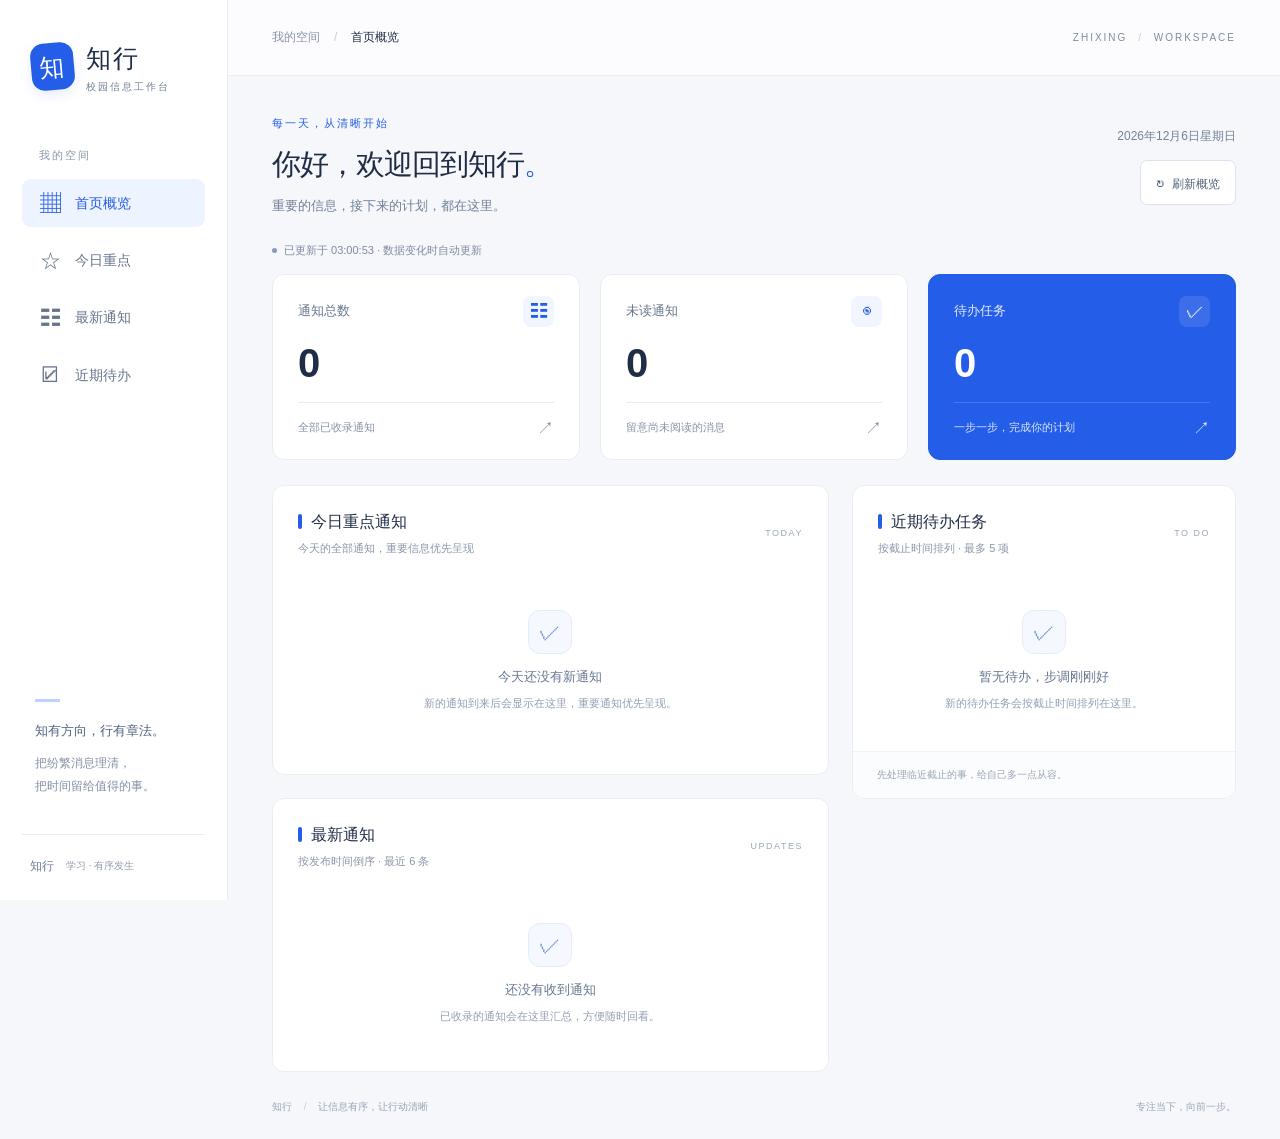
==== index.html @ 07c2b43f "feat: add homepage dashboard" ====
<!doctype html>
<html lang="zh-CN">
<head>
  <meta charset="utf-8">
  <meta name="viewport" content="width=device-width, initial-scale=1, viewport-fit=cover">
  <meta name="theme-color" content="#245de8">
  <meta name="description" content="知行，让班级通知与学习待办清晰有序。">
  <title>首页 · 知行</title>
  <link rel="stylesheet" href="./css/home.css">
  <script type="module" src="./js/home.js"></script>
</head>
<body>
  <a class="skip-link" href="#main">跳转到主要内容</a>
  <aside class="sidebar" aria-label="工作台导航">
    <a class="brand" href="#overview" aria-label="知行首页"><span class="brand-mark" aria-hidden="true">知</span><span>知行<small>校园信息工作台</small></span></a>
    <p class="nav-label">我的空间</p>
    <nav class="navigation" aria-label="首页分区">
      <a href="#overview" aria-current="location"><span aria-hidden="true">▦</span>首页概览</a>
      <a href="#highlights"><span aria-hidden="true">☆</span>今日重点</a>
      <a href="#notifications"><span aria-hidden="true">☷</span>最新通知</a>
      <a href="#tasks"><span aria-hidden="true">☑</span>近期待办</a>
    </nav>
    <div class="sidebar-note"><span class="note-line"></span><strong>知有方向，行有章法。</strong><p>把纷繁消息理清，<br>把时间留给值得的事。</p></div>
    <div class="sidebar-footer"><span class="mini-mark">知行</span><span>学习 · 有序发生</span></div>
  </aside>

  <div class="workspace" id="overview">
    <header class="topbar"><div><span class="breadcrumb">我的空间</span><span class="slash">/</span><span>首页概览</span></div><span class="topbar-caption">ZHIXING <span> / </span> WORKSPACE</span></header>
    <main id="main">
      <section class="welcome" aria-labelledby="welcome-title">
        <div><p class="eyebrow">每一天，从清晰开始</p><h1 id="welcome-title">你好，欢迎回到知行<span class="hello-dot">。</span></h1><p class="welcome-copy">重要的信息，接下来的计划，都在这里。</p></div>
        <div class="welcome-actions"><time id="today-date"></time><button class="button" id="refresh" type="button"><span aria-hidden="true">↻</span> 刷新概览</button></div>
      </section>

      <div class="global-status"><span class="status-dot" aria-hidden="true"></span><p id="sync-status" role="status" aria-live="polite">正在读取概览…</p></div>
      <p id="subscription-error" class="error-banner" role="alert" hidden></p>
      <noscript><p class="error-banner">请启用 JavaScript 以读取通知和待办任务。</p></noscript>

      <section class="stats" aria-label="数据概览">
        <a class="stat-card" href="#notifications"><div class="stat-top"><span>通知总数</span><span class="stat-icon" aria-hidden="true">☷</span></div><strong id="notification-count">—</strong><span class="stat-bottom">全部已收录通知 <span aria-hidden="true">↗</span></span></a>
        <a class="stat-card" href="#notifications"><div class="stat-top"><span>未读通知</span><span class="stat-icon" aria-hidden="true">◉</span></div><strong id="unread-count">—</strong><span class="stat-bottom">留意尚未阅读的消息 <span aria-hidden="true">↗</span></span></a>
        <a class="stat-card stat-primary" href="#tasks"><div class="stat-top"><span>待办任务</span><span class="stat-icon" aria-hidden="true">✓</span></div><strong id="pending-count">—</strong><span class="stat-bottom">一步一步，完成你的计划 <span aria-hidden="true">↗</span></span></a>
      </section>
      <p id="stats-error" class="error-banner" role="alert" hidden></p>

      <div class="dashboard-grid">
        <section class="panel highlights-panel" id="highlights" aria-labelledby="highlights-title"><header class="panel-heading"><div><div class="heading-line"><span class="section-marker" aria-hidden="true"></span><h2 id="highlights-title">今日重点通知</h2></div><p>今天的全部通知，重要信息优先呈现</p></div><span class="panel-label">TODAY</span></header><div id="highlight-list" class="highlight-list"><p class="loading">正在读取今日通知…</p></div></section>

        <section class="panel tasks-panel" id="tasks" aria-labelledby="tasks-title"><header class="panel-heading"><div><div class="heading-line"><span class="section-marker" aria-hidden="true"></span><h2 id="tasks-title">近期待办任务</h2></div><p>按截止时间排列 · 最多 5 项</p></div><span class="panel-label">TO DO</span></header><div id="task-list" class="task-list"><p class="loading">正在读取待办任务…</p></div><footer class="panel-footer">先处理临近截止的事，给自己多一点从容。</footer></section>

        <section class="panel notifications-panel" id="notifications" aria-labelledby="notifications-title"><header class="panel-heading"><div><div class="heading-line"><span class="section-marker" aria-hidden="true"></span><h2 id="notifications-title">最新通知</h2></div><p>按发布时间倒序 · 最近 6 条</p></div><span class="panel-label">UPDATES</span></header><div id="notification-list" class="notification-list"><p class="loading">正在读取最新通知…</p></div></section>
      </div>
      <section class="panel mobile-profile" id="profile" aria-labelledby="profile-title">
        <header class="panel-heading"><div class="heading-line"><span class="section-marker" aria-hidden="true"></span><h2 id="profile-title">我的</h2></div></header>
        <p>个人中心尚未接入，账号与个人设置将在后续阶段提供。</p>
      </section>
      <footer class="page-footer"><span>知行 <span class="footer-divider">/</span> 让信息有序，让行动清晰</span><span>专注当下，向前一步。</span></footer>
    </main>
  </div>
  <nav class="navigation mobile-navigation" aria-label="手机主导航">
    <a href="#overview" aria-current="location"><span aria-hidden="true">▦</span>首页</a>
    <a href="#notifications"><span aria-hidden="true">☷</span>通知</a>
    <a class="mobile-task-link" href="#tasks"><span aria-hidden="true"><svg class="task-nav-icon" width="19" height="19" viewBox="0 0 24 24" fill="none" stroke="currentColor" stroke-width="1.8" stroke-linecap="round" stroke-linejoin="round" focusable="false"><rect x="3" y="3" width="18" height="18" rx="3"/><path d="m7.5 12 3 3 6-6"/></svg></span>任务</a>
    <a href="#profile"><span aria-hidden="true">◎</span>我的</a>
  </nav>
</body>
</html>
---- css/home.css ----
:root {
  font-family:Inter,"Segoe UI","PingFang SC","Microsoft YaHei",sans-serif;
  color:#202d46;
  background:#f5f7fb;
  font-synthesis:none;
  --blue:#245de8;
  --muted:#718097;
  --line:#e9edf4
}

* {
  box-sizing:border-box
}

html {
  scroll-behavior:smooth;
  scroll-padding-top:24px
}

body {
  margin:0;
  font-size:14px;
  line-height:1.6
}

a {
  color:inherit;
  text-decoration:none
}

button {
  font:inherit
}

button,a,summary {
  -webkit-tap-highlight-color:transparent
}

button,summary {
  cursor:pointer
}

a:focus-visible,button:focus-visible,summary:focus-visible {
  outline:3px solid #83a8ff;
  outline-offset:5px
}

button:disabled {
  cursor:wait
}

h1,h2,h3,p {
  margin:0
}

[hidden] {
  display:none!important
}

.skip-link {
  position:fixed;
  left:20px;
  top:-100px;
  z-index:20;
  padding:12px;
  background:#fff
}

.skip-link:focus {
  top:12px
}

.sidebar {
  width:228px;
  position:fixed;
  inset:0 auto 0 0;
  background:#fff;
  border-right:1px solid var(--line);
  display:flex;
  flex-direction:column;
  padding:38px 22px 24px
}

.brand {
  display:flex;
  align-items:center;
  gap:12px;
  padding-left:9px;
  font-size:25px;
  font-weight:750;
  letter-spacing:2px
}

.brand-mark {
  display:grid;
  place-items:center;
  background:var(--blue);
  color:#fff;
  border-radius:13px;
  width:43px;
  height:47px;
  font-size:25px;
  box-shadow:0 5px 12px #245de81a;
  transform:rotate(-5deg)
}

.brand small {
  display:block;
  font-size:10px;
  color:var(--muted);
  font-weight:400;
  letter-spacing:2px;
  margin-top:1px
}

.nav-label {
  color:#8994a7;
  font-size:11px;
  letter-spacing:2px;
  padding:0 17px;
  margin:52px 0 14px
}

.navigation {
  display:grid;
  gap:9px
}

.navigation a {
  display:flex;
  align-items:center;
  gap:14px;
  padding:13px 17px;
  color:#67758c;
  border-radius:9px;
  font-weight:500
}

.navigation a>span {
  font-size:21px;
  width:22px;
  text-align:center;
  line-height:1
}

.navigation a:hover {
  background:#f5f7fc;
  color:var(--blue)
}

.navigation a[aria-current] {
  background:#edf3ff;
  color:var(--blue);
  font-weight:650
}

.sidebar-note {
  margin:auto 13px 36px;
  padding-top:60px;
  color:#8490a4;
  font-size:12px
}

.note-line {
  display:block;
  width:25px;
  height:3px;
  background:#bed1ff;
  margin-bottom:19px
}

.sidebar-note strong {
  font-size:13px;
  font-weight:500;
  color:#51627e
}

.sidebar-note p {
  margin-top:10px;
  line-height:1.9
}

.sidebar-footer {
  border-top:1px solid var(--line);
  padding:22px 8px 0;
  font-size:10px;
  display:flex;
  align-items:center;
  gap:12px;
  color:#929bad
}

.mini-mark {
  font-weight:700;
  color:#6b7d9c;
  font-size:12px
}

.workspace {
  margin-left:228px
}

.topbar {
  height:76px;
  display:flex;
  justify-content:space-between;
  align-items:center;
  border-bottom:1px solid var(--line);
  padding:0 44px;
  background:#ffffffb3;
  font-size:12px
}

.breadcrumb {
  color:#8994a6
}

.slash {
  margin:0 14px;
  color:#c3cbd8
}

.topbar-caption {
  font-size:10px;
  letter-spacing:2px;
  color:#7e8da4
}

.topbar-caption span {
  color:#c0cadb;
  margin:0 6px
}

main {
  max-width:1450px;
  padding:39px 44px 0;
  margin:auto
}

.welcome {
  display:flex;
  justify-content:space-between;
  align-items:center;
  gap:24px
}

.eyebrow {
  font-size:11px;
  color:var(--blue);
  letter-spacing:2px;
  font-weight:600;
  margin-bottom:10px
}

h1 {
  font-size:clamp(25px,2.3vw,34px);
  font-weight:650;
  letter-spacing:-1px;
  line-height:1.4
}

.hello-dot {
  color:var(--blue)
}

.welcome-copy {
  color:var(--muted);
  font-size:13px;
  margin-top:12px
}

.welcome-actions {
  display:flex;
  align-items:flex-end;
  flex-direction:column;
  gap:14px;
  flex-shrink:0
}

.welcome-actions time {
  font-size:12px;
  color:#74829a
}

.button {
  border:1px solid #dce3ef;
  border-radius:7px;
  padding:8px 15px;
  background:white;
  color:#52627c;
  font-size:12px;
  transition:background .15s
}

.button:hover {
  background:#edf3ff;
  border-color:#b7cdfd;
  color:var(--blue)
}

.button span {
  font-size:17px;
  margin-right:4px
}

.global-status {
  display:flex;
  gap:7px;
  align-items:center;
  margin:25px 0 14px;
  color:#7f8ba0;
  font-size:11px;
  min-height:18px
}

.status-dot {
  width:5px;
  height:5px;
  border-radius:50%;
  background:#859bb9;
  flex-shrink:0
}

.stats {
  display:grid;
  grid-template-columns:repeat(3,minmax(0,1fr));
  gap:20px
}

.stat-card {
  background:#fff;
  border:1px solid var(--line);
  border-radius:12px;
  padding:21px 25px 17px;
  transition:transform .15s,box-shadow .15s;
  min-width:0
}

.stat-card:hover {
  transform:translateY(-2px);
  box-shadow:0 5px 15px #233f7010
}

.stat-top {
  display:flex;
  justify-content:space-between;
  align-items:center;
  font-size:13px;
  color:#66768d
}

.stat-icon {
  height:31px;
  width:31px;
  border-radius:8px;
  background:#f0f5ff;
  color:var(--blue);
  display:grid;
  place-items:center;
  font-size:18px
}

.stat-card strong {
  display:block;
  font-size:40px;
  font-weight:600;
  letter-spacing:-1px;
  line-height:1.3;
  margin:10px 0 13px;
  font-variant-numeric:tabular-nums;
  overflow-wrap:anywhere
}

.stat-bottom {
  border-top:1px solid var(--line);
  padding-top:12px;
  font-size:11px;
  color:#8894a6;
  display:flex;
  align-items:center;
  justify-content:space-between;
  gap:8px
}

.stat-bottom>span {
  font-size:17px
}

.stat-primary {
  background:var(--blue);
  border-color:var(--blue);
  color:#fff
}

.stat-primary .stat-top {
  color:#e2ebff
}

.stat-primary .stat-icon {
  background:#ffffff1c;
  color:#fff
}

.stat-primary .stat-bottom {
  border-color:#ffffff29;
  color:#dae6ff
}

.dashboard-grid {
  display:grid;
  grid-template-columns:minmax(0,1.45fr) minmax(300px,1fr);
  gap:23px;
  margin-top:25px;
  align-items:start
}

.panel {
  background:#fff;
  border:1px solid var(--line);
  border-radius:12px;
  min-width:0;
  overflow:hidden;
  scroll-margin-top:24px
}

.panel-heading {
  padding:23px 25px 20px;
  display:flex;
  justify-content:space-between;
  align-items:center;
  gap:14px
}

.heading-line {
  display:flex;
  align-items:center;
  gap:9px
}

.section-marker {
  width:4px;
  height:15px;
  background:var(--blue);
  border-radius:2px
}

h2 {
  font-size:16px;
  font-weight:650
}

.panel-heading p {
  font-size:11px;
  color:#8b96a8;
  margin-top:6px
}

.panel-label {
  font-size:9px;
  letter-spacing:1.5px;
  color:#9aa7ba;
  flex-shrink:0
}

.tasks-panel {
  grid-column:2;
  grid-row:1 / span 2
}

.notifications-panel {
  grid-column:1
}

.highlight-list {
  padding:0 25px 23px;
  display:grid;
  gap:12px;
  max-height:550px;
  overflow-y:auto
}

.notice {
  min-width:0
}

.highlight-notice {
  padding:17px 18px;
  border:1px solid #e4ebf8;
  border-radius:8px;
  background:#f8faff
}

.highlight-notice.important {
  border-left:3px solid var(--blue);
  padding-left:16px
}

.notice-meta {
  display:flex;
  align-items:center;
  gap:8px;
  color:#8490a2;
  font-size:11px;
  flex-wrap:wrap;
  overflow-wrap:anywhere
}

.notice-meta time {
  margin-left:auto;
  font-variant-numeric:tabular-nums
}

.tag {
  display:inline-block;
  background:#edf3ff;
  color:#4c71b7;
  border-radius:4px;
  padding:1px 7px;
  font-size:10px
}

.tag-important {
  background:#e5edff;
  color:#245de8
}

.unread {
  color:var(--blue);
  font-size:10px;
  display:inline-flex;
  align-items:center;
  gap:4px
}

.unread:before {
  content:"";
  width:4px;
  height:4px;
  background:currentColor;
  border-radius:50%
}

.notice h3 {
  font-size:14px;
  font-weight:550;
  color:#34415a;
  margin:10px 0 6px;
  overflow-wrap:anywhere;
  white-space:pre-wrap
}

.notice-source {
  font-size:11px;
  color:#8893a6;
  overflow-wrap:anywhere
}

.notice details {
  margin-top:10px;
  font-size:12px;
  color:#60718b
}

.notice summary {
  width:fit-content;
  color:#6b83ab;
  font-size:11px;
  list-style-position:inside
}

.original {
  white-space:pre-wrap;
  overflow-wrap:anywhere;
  line-height:1.9;
  margin-top:10px;
  padding:12px;
  background:#f0f4fa;
  border-radius:6px;
  color:#465670
}

.notification-list {
  padding:0 25px 8px
}

.latest-notice {
  padding:17px 0;
  border-top:1px solid #eef1f6
}

.latest-notice:first-child {
  padding-top:3px;
  border-top:0
}

.latest-notice h3 {
  margin-top:8px
}

.task-list {
  padding:0 24px
}

.task-item {
  display:flex;
  gap:13px;
  padding:19px 0;
  border-top:1px solid var(--line)
}

.task-item:first-child {
  border-top:0;
  padding-top:6px
}

.task-index {
  flex-shrink:0;
  color:#9ba9bf;
  font-size:11px;
  font-variant-numeric:tabular-nums;
  padding-top:3px
}

.task-body {
  min-width:0;
  flex:1
}

.task-body h3 {
  font-size:13px;
  font-weight:550;
  overflow-wrap:anywhere;
  white-space:pre-wrap
}

.task-course {
  color:#8b97a9;
  font-size:11px;
  margin:5px 0 9px;
  overflow-wrap:anywhere
}

.deadline {
  font-size:10px;
  color:#72839b;
  border:1px solid #e6ebf2;
  border-radius:4px;
  padding:3px 7px;
  display:inline-block;
  overflow-wrap:anywhere
}

.deadline.overdue {
  color:#b76348;
  background:#fff5f0;
  border-color:#f7e8df
}

.deadline.due-today {
  color:#245de8;
  background:#eff4ff;
  border-color:#e3ebff
}

.task-content {
  margin-top:8px;
  color:#7a889f;
  font-size:12px;
  white-space:pre-wrap;
  overflow-wrap:anywhere
}

.panel-footer {
  background:#fbfcfe;
  border-top:1px solid #f0f3f8;
  color:#9aa5b5;
  font-size:10px;
  padding:15px 24px
}

.empty-state {
  text-align:center;
  padding:32px 14px 37px
}

.empty-symbol {
  display:grid;
  place-items:center;
  margin:0 auto 13px;
  width:44px;
  height:44px;
  border:1px solid #e5ecf9;
  border-radius:12px;
  color:#7896ce;
  font-size:22px;
  background:#f5f8ff
}

.empty-state h3 {
  font-size:13px;
  font-weight:500;
  color:#667791
}

.empty-state p {
  font-size:11px;
  color:#929fb2;
  line-height:1.8;
  margin:6px auto 0;
  max-width:260px
}

.error-state {
  padding:22px 12px 26px
}

.error-state h3 {
  color:#a35542
}

.error-state p {
  color:#926b60
}

.error-banner {
  margin:12px 0;
  padding:10px 14px;
  border:1px solid #f0dace;
  background:#fff6f1;
  color:#9e5942;
  border-radius:7px;
  font-size:12px
}

.loading {
  padding:28px;
  color:#92a0b5;
  font-size:12px;
  text-align:center
}

.page-footer {
  display:flex;
  justify-content:space-between;
  gap:16px;
  color:#9aa5b8;
  font-size:10px;
  padding:27px 0 24px
}

.footer-divider {
  color:#c5cedd;
  margin:0 9px
}

.mobile-navigation,.mobile-profile {
  display:none
}

@media(min-width:1550px) {
  main {
    padding-top:48px
  }
  .dashboard-grid {
    gap:25px
  }
  .panel-heading {
    padding-top:26px
  }
  .stat-card {
    padding-top:25px;
    padding-bottom:21px
  }
}

@media(max-width:1150px) {
  .sidebar {
    width:196px;
    padding-left:14px;
    padding-right:14px
  }
  .workspace {
    margin-left:196px
  }
  main {
    padding:30px 26px 0
  }
  .topbar {
    padding:0 26px
  }
  .dashboard-grid {
    grid-template-columns:minmax(0,1.2fr) minmax(275px,1fr);
    gap:18px
  }
  .stats {
    gap:14px
  }
  .stat-card {
    padding:18px
  }
  .panel-heading {
    padding:20px
  }
  .highlight-list {
    padding:0 20px 20px
  }
  .notification-list {
    padding:0 20px 8px
  }
  .panel-label {
    display:none
  }
}

@media(max-width:900px) {
  .sidebar {
    width:170px;
    padding:28px 12px 20px
  }
  .workspace {
    margin-left:170px
  }
  .brand {
    font-size:22px;
    gap:9px;
    padding-left:4px
  }
  .brand small {
    font-size:8px;
    letter-spacing:1px
  }
  .brand-mark {
    width:35px;
    height:40px;
    font-size:22px
  }
  .navigation a {
    padding:12px;
    font-size:12px;
    gap:10px
  }
  .nav-label {
    padding-left:12px
  }
  .sidebar-footer {
    gap:6px
  }
  .topbar-caption {
    display:none
  }
  .welcome {
    align-items:flex-start
  }
  .welcome-actions time {
    font-size:10px
  }
  .welcome-copy {
    font-size:12px
  }
  .dashboard-grid {
    grid-template-columns:repeat(2,minmax(0,1fr))
  }
  .stat-card {
    padding:14px
  }
  .stat-top {
    font-size:11px
  }
  .stat-icon {
    width:24px;
    height:24px;
    font-size:15px
  }
  .stat-bottom {
    font-size:10px
  }
  .stat-card strong {
    font-size:34px
  }
  .page-footer>span:last-child {
    display:none
  }
  .panel-label {
    display:none
  }
}

/* 手机统一在 768px 切换；布局切换仅由 CSS 控制。 */
@media(max-width:768px) {
  html {
    scroll-padding-top:20px;
    scroll-padding-bottom:calc(85px + env(safe-area-inset-bottom,0px))
  }
  .sidebar {
    display:none
  }
  .mobile-navigation {
    position:fixed;
    inset:auto 0 0;
    background:#fffffff5;
    border-top:1px solid var(--line);
    z-index:10;
    padding:0 env(safe-area-inset-right,0px) env(safe-area-inset-bottom,0px) env(safe-area-inset-left,0px);
    display:grid;
    grid-template-columns:repeat(4,minmax(0,1fr));
    gap:0;
    min-height:calc(65px + env(safe-area-inset-bottom,0px))
  }
  .mobile-navigation a {
    flex-direction:column;
    gap:5px;
    justify-content:center;
    min-width:0;
    min-height:64px;
    font-size:12px;
    padding:8px 3px;
    border-radius:0
  }
  .mobile-navigation a>span {
    font-size:19px
  }
  .mobile-navigation .task-nav-icon {
    display:block;
    width:19px;
    height:19px;
    margin:0 auto;
    color:#20A66A
  }
  .mobile-navigation .mobile-task-link[aria-current] {
    color:#20A66A;
    background:#E8F7EE
  }
  .workspace {
    margin-left:0;
    min-width:0;
    padding-bottom:calc(81px + env(safe-area-inset-bottom,0px));
    padding-left:env(safe-area-inset-left,0px);
    padding-right:env(safe-area-inset-right,0px);
    overflow-wrap:anywhere
  }
  .topbar {
    height:55px;
    padding:0 20px;
    font-size:11px
  }
  .topbar-caption {
    display:none
  }
  main {
    padding:25px 18px 0
  }
  .welcome {
    display:block
  }
  h1 {
    font-size:clamp(23px,5vw,28px)
  }
  .welcome-actions {
    flex-direction:row;
    justify-content:space-between;
    align-items:center;
    flex-wrap:wrap;
    gap:10px;
    margin-top:20px
  }
  .welcome-actions time {
    font-size:11px
  }
  .button {
    min-width:44px;
    min-height:44px;
    padding:8px 14px;
    font-size:13px
  }
  .notice summary {
    min-height:44px;
    max-width:100%;
    padding:12px 4px;
    font-size:13px
  }
  .global-status {
    margin-top:19px
  }
  .stats {
    gap:8px
  }
  .stat-card {
    padding:12px 11px;
    border-radius:9px
  }
  .stat-icon {
    display:none
  }
  .stat-card strong {
    font-size:30px;
    margin:10px 0
  }
  .stat-bottom {
    padding-top:9px;
    line-height:1.6;
    align-items:flex-start
  }
  .stat-bottom>span {
    display:none
  }
  .dashboard-grid {
    grid-template-columns:minmax(0,1fr);
    margin-top:18px;
    gap:18px
  }
  .tasks-panel,.notifications-panel {
    grid-column:1;
    grid-row:auto
  }
  .panel-heading {
    padding:20px 18px 18px
  }
  .panel-heading p {
    font-size:12px
  }
  h2 {
    font-size:15px
  }
  .highlight-list {
    padding:0 16px 18px;
    max-height:none;
    overflow-y:visible
  }
  .highlight-notice {
    padding:14px
  }
  .highlight-notice.important {
    padding-left:12px
  }
  .notification-list {
    padding:0 18px 8px
  }
  .task-list {
    padding:0 18px
  }
  .notice h3,.task-body h3 {
    font-size:15px
  }
  .notice-source,.task-course,.deadline,.empty-state p {
    font-size:12px
  }
  .original,.task-content {
    font-size:14px
  }
  .mobile-profile {
    display:block;
    margin-top:18px
  }
  .mobile-profile>p {
    padding:0 18px 20px;
    color:var(--muted);
    font-size:13px
  }
  .page-footer {
    padding:23px 0;
    font-size:10px
  }
  .empty-state {
    padding:27px 10px 31px
  }
}

@media(max-width:360px) {
  main {
    padding-right:12px;
    padding-left:12px
  }
  .stats {
    gap:6px
  }
  .stat-card {
    padding:12px 9px
  }
  .stat-card strong {
    font-size:27px
  }
}

@media(prefers-reduced-motion:reduce) {
  html {
    scroll-behavior:auto
  }
  * {
    transition:none!important
  }
}
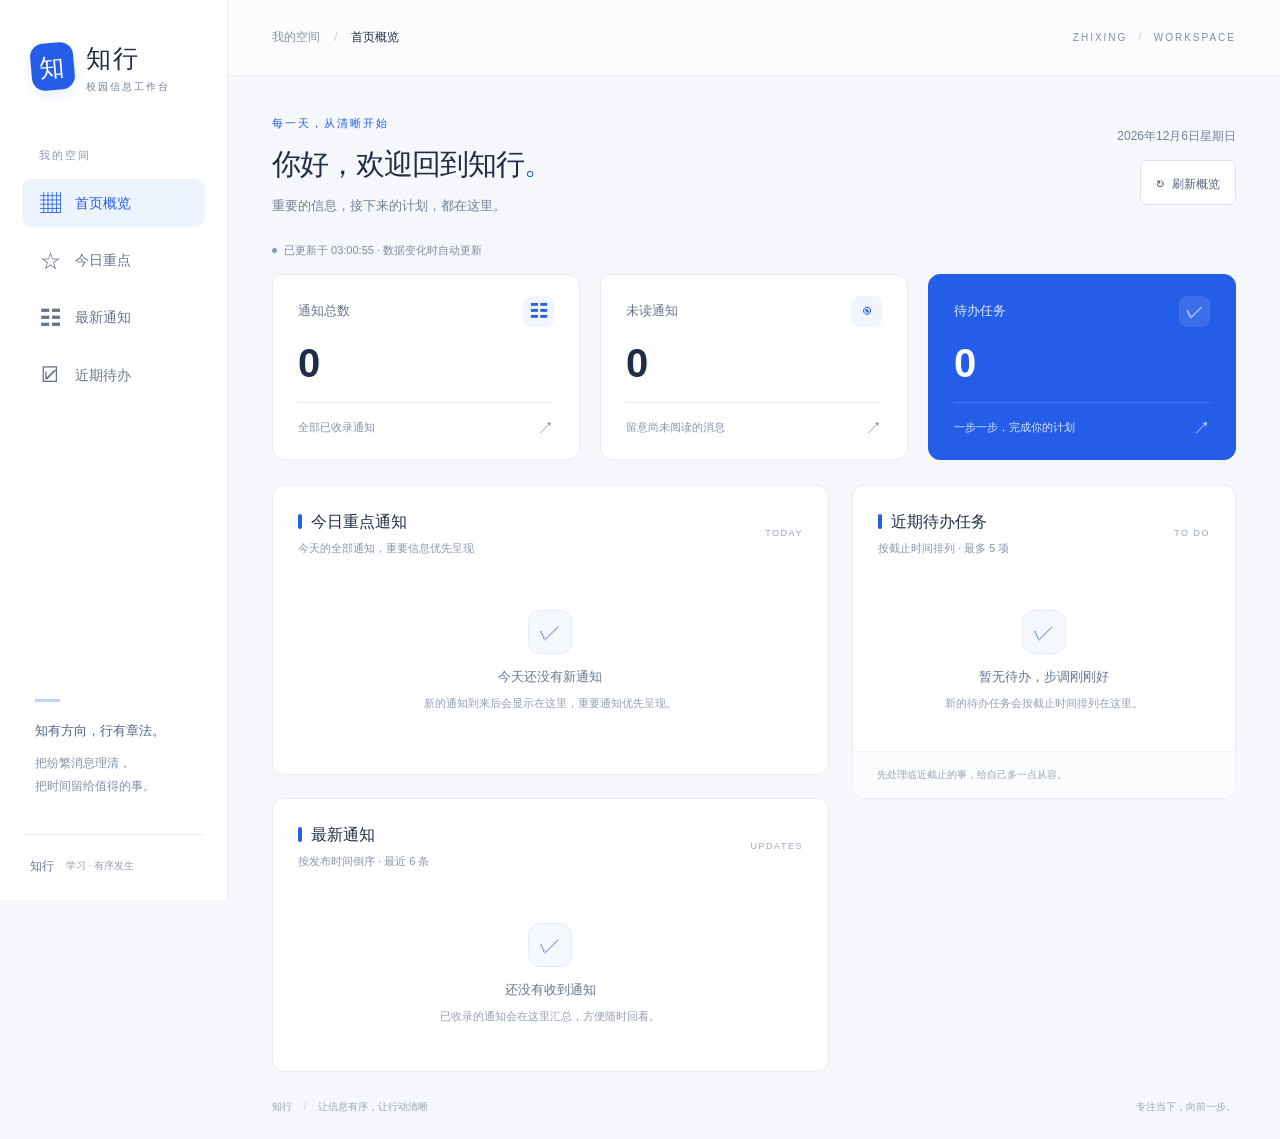
==== commit d8c1c3be: "更新知行项目页面及功能" ====
--- a/index.html
+++ b/index.html
@@ -17,8 +17,8 @@
     <nav class="navigation" aria-label="首页分区">
       <a href="#overview" aria-current="location"><span aria-hidden="true">▦</span>首页概览</a>
       <a href="#highlights"><span aria-hidden="true">☆</span>今日重点</a>
-      <a href="#notifications"><span aria-hidden="true">☷</span>最新通知</a>
-      <a href="#tasks"><span aria-hidden="true">☑</span>近期待办</a>
+      <a href="./notification.html"><span aria-hidden="true">☷</span>最新通知</a>
+      <a href="./task.html"><span aria-hidden="true">☑</span>近期待办</a>
     </nav>
     <div class="sidebar-note"><span class="note-line"></span><strong>知有方向，行有章法。</strong><p>把纷繁消息理清，<br>把时间留给值得的事。</p></div>
     <div class="sidebar-footer"><span class="mini-mark">知行</span><span>学习 · 有序发生</span></div>
@@ -37,9 +37,9 @@
       <noscript><p class="error-banner">请启用 JavaScript 以读取通知和待办任务。</p></noscript>
 
       <section class="stats" aria-label="数据概览">
-        <a class="stat-card" href="#notifications"><div class="stat-top"><span>通知总数</span><span class="stat-icon" aria-hidden="true">☷</span></div><strong id="notification-count">—</strong><span class="stat-bottom">全部已收录通知 <span aria-hidden="true">↗</span></span></a>
-        <a class="stat-card" href="#notifications"><div class="stat-top"><span>未读通知</span><span class="stat-icon" aria-hidden="true">◉</span></div><strong id="unread-count">—</strong><span class="stat-bottom">留意尚未阅读的消息 <span aria-hidden="true">↗</span></span></a>
-        <a class="stat-card stat-primary" href="#tasks"><div class="stat-top"><span>待办任务</span><span class="stat-icon" aria-hidden="true">✓</span></div><strong id="pending-count">—</strong><span class="stat-bottom">一步一步，完成你的计划 <span aria-hidden="true">↗</span></span></a>
+        <a class="stat-card" href="./notification.html"><div class="stat-top"><span>通知总数</span><span class="stat-icon" aria-hidden="true">☷</span></div><strong id="notification-count">—</strong><span class="stat-bottom">全部已收录通知 <span aria-hidden="true">↗</span></span></a>
+        <a class="stat-card" href="./notification.html"><div class="stat-top"><span>未读通知</span><span class="stat-icon" aria-hidden="true">◉</span></div><strong id="unread-count">—</strong><span class="stat-bottom">留意尚未阅读的消息 <span aria-hidden="true">↗</span></span></a>
+        <a class="stat-card stat-primary" href="./task.html"><div class="stat-top"><span>待办任务</span><span class="stat-icon" aria-hidden="true">✓</span></div><strong id="pending-count">—</strong><span class="stat-bottom">一步一步，完成你的计划 <span aria-hidden="true">↗</span></span></a>
       </section>
       <p id="stats-error" class="error-banner" role="alert" hidden></p>
 
@@ -58,10 +58,10 @@
     </main>
   </div>
   <nav class="navigation mobile-navigation" aria-label="手机主导航">
-    <a href="#overview" aria-current="location"><span aria-hidden="true">▦</span>首页</a>
-    <a href="#notifications"><span aria-hidden="true">☷</span>通知</a>
-    <a class="mobile-task-link" href="#tasks"><span aria-hidden="true"><svg class="task-nav-icon" width="19" height="19" viewBox="0 0 24 24" fill="none" stroke="currentColor" stroke-width="1.8" stroke-linecap="round" stroke-linejoin="round" focusable="false"><rect x="3" y="3" width="18" height="18" rx="3"/><path d="m7.5 12 3 3 6-6"/></svg></span>任务</a>
-    <a href="#profile"><span aria-hidden="true">◎</span>我的</a>
+    <a href="#overview" aria-current="location"><span aria-hidden="true">▦</span>首页概览</a>
+    <a href="#highlights"><span aria-hidden="true">☆</span>今日重点</a>
+    <a href="./notification.html"><span aria-hidden="true">☷</span>最新通知</a>
+    <a class="mobile-task-link" href="./task.html"><span aria-hidden="true"><svg class="task-nav-icon" width="19" height="19" viewBox="0 0 24 24" fill="none" stroke="currentColor" stroke-width="1.8" stroke-linecap="round" stroke-linejoin="round" focusable="false"><rect x="3" y="3" width="18" height="18" rx="3"/><path d="m7.5 12 3 3 6-6"/></svg></span>近期待办</a>
   </nav>
 </body>
 </html>
